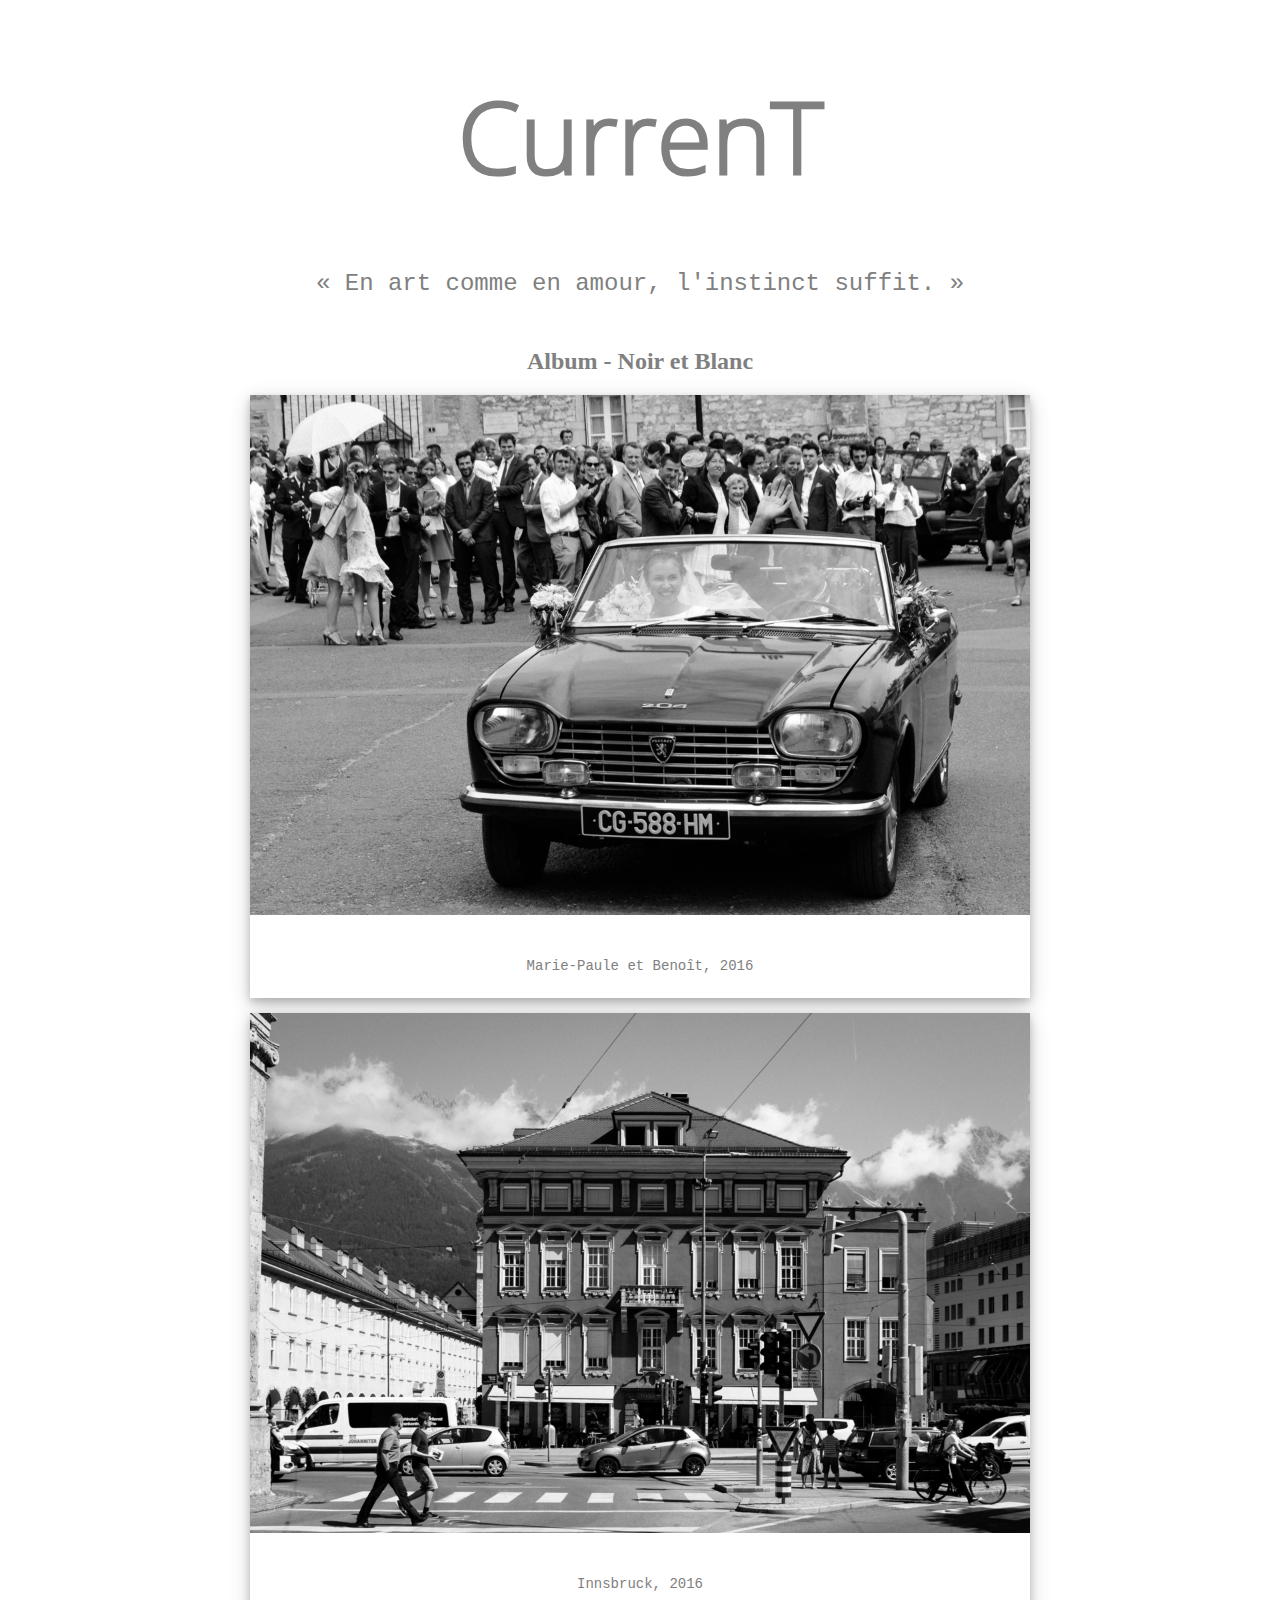
==== index.html @ 4ce8d432 "Update index.html" ====
<!DOCTYPE html>
<html>
    <head>
        <meta charset="utf-8" />
        <link rel="stylesheet" href="style.css" />
        <title>CurrenT</title>
    </head>

    <body>
		
		<h1>CurrenT</h1>
		
		<p class="citation"> « En art comme en amour, l'instinct suffit. » </p>
		
		<h2><br />Album - Noir et Blanc<br /></h2>

		<div class="polaroid">
			<img src="Mariage - 4 - Resized.jpg" alt="Mariage" style="width:100%">
			<div class="container">
				<p>Marie-Paule et Benoît, 2016</p>
			</div>
		</div>
		
		
		<div class="polaroid">			
			<img src="Innsbruck - 5 - Resized.jpg" alt="Innsbruck" style="width:100%">
			<div class="container">
				<p>Innsbruck, 2016</p>
			</div>
        </div>
    </body>
</html>
---- style.css ----
@font-face {
	font-family: 'OpenSans-Light';
	src: url('OpenSans-Light.ttf');
}

body
{
	background-color: white;
	color: grey;
	text-align: center;
}
.imageflottante
{
    float: left;
}

.under
{
	clear: both;
}

p
{
	font-size: 14px;
	font-family: Courier New, Impact, Arial, sans-serif; /*Indiquer 3 ou 4 polices + sans-serif pour s'assurer que la police fonctionne sur tous les navigateurs*/
}

p.citation
{
	font-size: 24px;
}
h1
{
	font-size: 100px;
	font-family: 'OpenSans-Light';
}

h3
{
	font-size: 18px;
	font-family: Courier New, Impact, Arial, sans-serif;
}

/*https://www.w3schools.com/css/css3_shadows.asp*/

div
{
	margin: 15px;
}
div.polaroid 
{
	width: 780px;
	display: block;
	margin-left: auto;
	margin-right: auto; 
	box-shadow: 0 4px 8px 0 rgba(0, 0, 0, 0.2), 0 6px 20px 0 rgba(0, 0, 0, 0.19);
}

.polaroid img
{
	max-width: 100%;
  
	-moz-transition: all 0.3s;
	-webkit-transition: all 0.3s;
	transition: all 0.3s;
}
.polaroid:hover img
{
	-moz-transform: scale(1.1);
	-webkit-transform: scale(1.1);
	transform: scale(1.1);
}

div.container 
{
  padding: 10px;
}

/*Plus d'info sur les sélecteurs: https://www.w3.org/Style/css3-selectors-updates/WD-css3-selectors-20010126.fr.html#selectors */
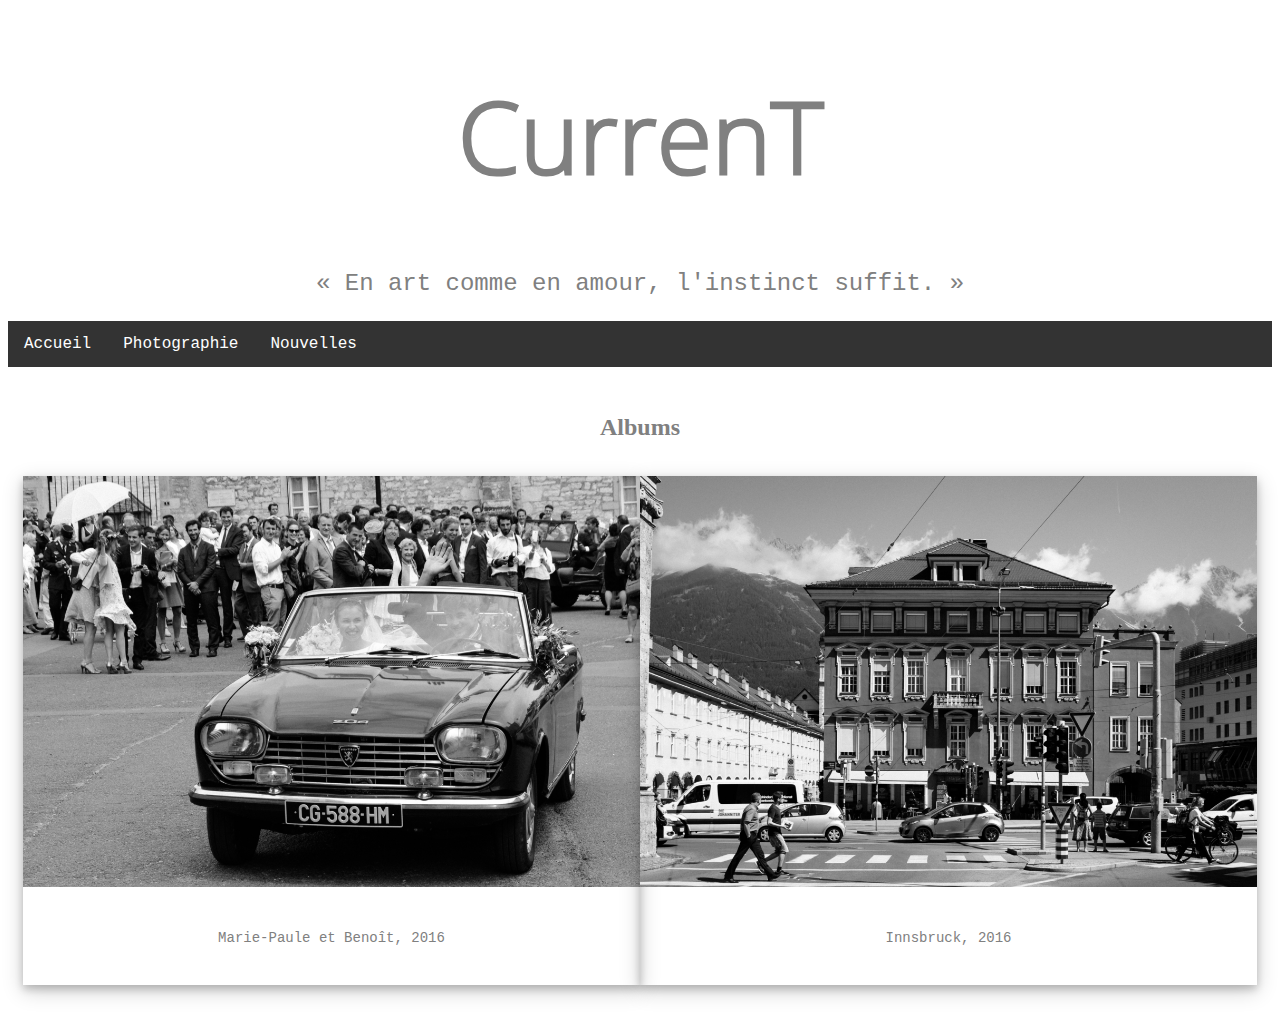
==== commit fbe80e9a: "Add files via upload" ====
--- a/index.html
+++ b/index.html
@@ -12,21 +12,32 @@
 		
 		<p class="citation"> « En art comme en amour, l'instinct suffit. » </p>
 		
-		<h2><br />Album - Noir et Blanc<br /></h2>
+		<nav>
+			<ul>
+				<li><a href="index.html">Accueil</a></li>
+				<li><a href="photographie.html">Photographie</a></li>
+				<li><a href="nouvelles.html">Nouvelles</a></li>
+			</ul>
+		</nav>
+		
+		<h2><br />Albums<br /></h2>
 
-		<div class="polaroid">
-			<img src="Mariage - 4 - Resized.jpg" alt="Mariage" style="width:100%">
-			<div class="container">
-				<p>Marie-Paule et Benoît, 2016</p>
+		<div class="block">
+			<div class="polaroid">
+				<a href="mariage.html"><img src="Mariage - 4 - Resized.jpg" alt="Mariage" style="width:100%"></a>
+				<div class="container">
+					<p>Marie-Paule et Benoît, 2016</p>
+				</div>
 			</div>
+			
+			<div class="polaroid">
+				<a href="innsbruck.html"><img src="Innsbruck - 5 - Resized.jpg" alt="Innsbruck" style="width:100%"></a>
+				<div class="container">
+					<p>Innsbruck, 2016</p>
+				</div>
+			</div>
+			
 		</div>
-		
-		
-		<div class="polaroid">			
-			<img src="Innsbruck - 5 - Resized.jpg" alt="Innsbruck" style="width:100%">
-			<div class="container">
-				<p>Innsbruck, 2016</p>
-			</div>
-        </div>
+
     </body>
-</html>
+</html>--- a/style.css
+++ b/style.css
@@ -3,77 +3,84 @@
 	src: url('OpenSans-Light.ttf');
 }
 
-body
-{
+body{
 	background-color: white;
 	color: grey;
 	text-align: center;
 }
-.imageflottante
-{
-    float: left;
+
+ul {
+	list-style-type: none;
+	margin: 0;
+	padding: 0;
+	overflow: hidden;
+	background-color: #333;
 }
 
-.under
-{
-	clear: both;
+li {
+	float: left;
+	font-family: Courier New;
 }
 
-p
-{
+ul li a {
+	display: block;
+	color: white;
+	text-align: center;
+	padding: 14px 16px;
+	text-decoration: none;
+}
+
+li a:hover {
+	background-color: #111;
+}
+p {
 	font-size: 14px;
 	font-family: Courier New, Impact, Arial, sans-serif; /*Indiquer 3 ou 4 polices + sans-serif pour s'assurer que la police fonctionne sur tous les navigateurs*/
 }
 
-p.citation
-{
+p.citation {
 	font-size: 24px;
 }
-h1
-{
+h1 {
 	font-size: 100px;
 	font-family: 'OpenSans-Light';
 }
 
-h3
-{
+h3 {
 	font-size: 18px;
 	font-family: Courier New, Impact, Arial, sans-serif;
 }
 
-/*https://www.w3schools.com/css/css3_shadows.asp*/
-
-div
-{
+div.block {
+	display: flex;
+}
+div {
 	margin: 15px;
 }
-div.polaroid 
-{
+div.polaroid {
 	width: 780px;
 	display: block;
+	margin-top: 15px;
 	margin-left: auto;
 	margin-right: auto; 
 	box-shadow: 0 4px 8px 0 rgba(0, 0, 0, 0.2), 0 6px 20px 0 rgba(0, 0, 0, 0.19);
 }
 
-.polaroid img
-{
+.polaroid img {
 	max-width: 100%;
   
 	-moz-transition: all 0.3s;
 	-webkit-transition: all 0.3s;
 	transition: all 0.3s;
 }
-.polaroid:hover img
-{
+.polaroid:hover img {
 	-moz-transform: scale(1.1);
 	-webkit-transform: scale(1.1);
 	transform: scale(1.1);
 }
 
-div.container 
-{
+div.container {
   padding: 10px;
 }
 
-/*Plus d'info sur les sélecteurs: https://www.w3.org/Style/css3-selectors-updates/WD-css3-selectors-20010126.fr.html#selectors */
+/*Plus d'info sur les sélecteurs: https://www.w3.org/Style/css3-selectors-updates/WD-css3-selectors-20010126.fr.html#selectors */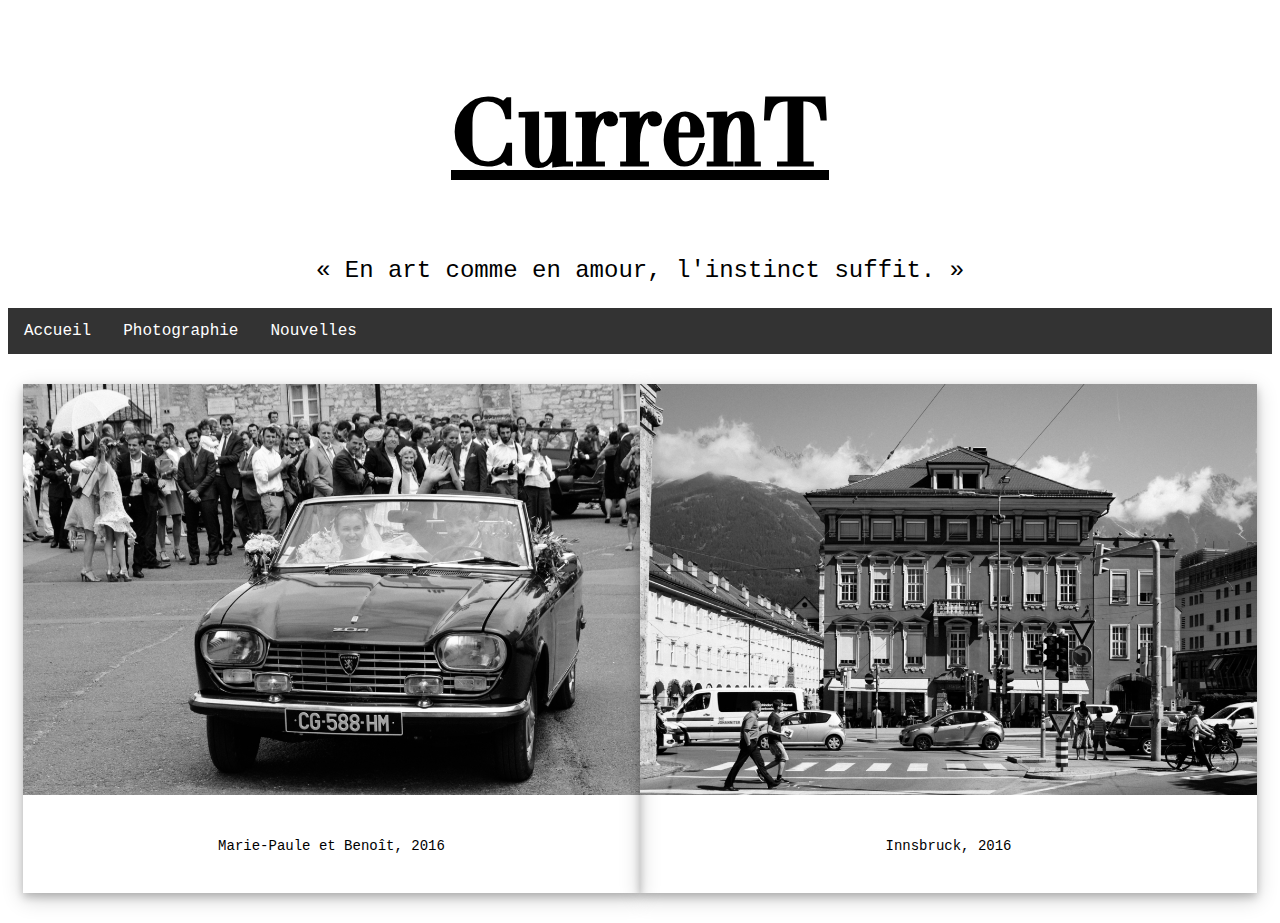
==== commit 4694adaa: "Add files via upload" ====
--- a/index.html
+++ b/index.html
@@ -19,8 +19,6 @@
 				<li><a href="nouvelles.html">Nouvelles</a></li>
 			</ul>
 		</nav>
-		
-		<h2><br />Albums<br /></h2>
 
 		<div class="block">
 			<div class="polaroid">
--- a/style.css
+++ b/style.css
@@ -1,11 +1,11 @@
 @font-face {
-	font-family: 'OpenSans-Light';
-	src: url('OpenSans-Light.ttf');
+	font-family: 'BodoniXT';
+	src: url('BodoniXT.ttf');
 }
 
 body{
 	background-color: white;
-	color: grey;
+	color: black;
 	text-align: center;
 }
 
@@ -41,9 +41,11 @@
 p.citation {
 	font-size: 24px;
 }
+
 h1 {
 	font-size: 100px;
-	font-family: 'OpenSans-Light';
+	font-family: 'BodoniXT';
+	text-decoration: underline;
 }
 
 h3 {
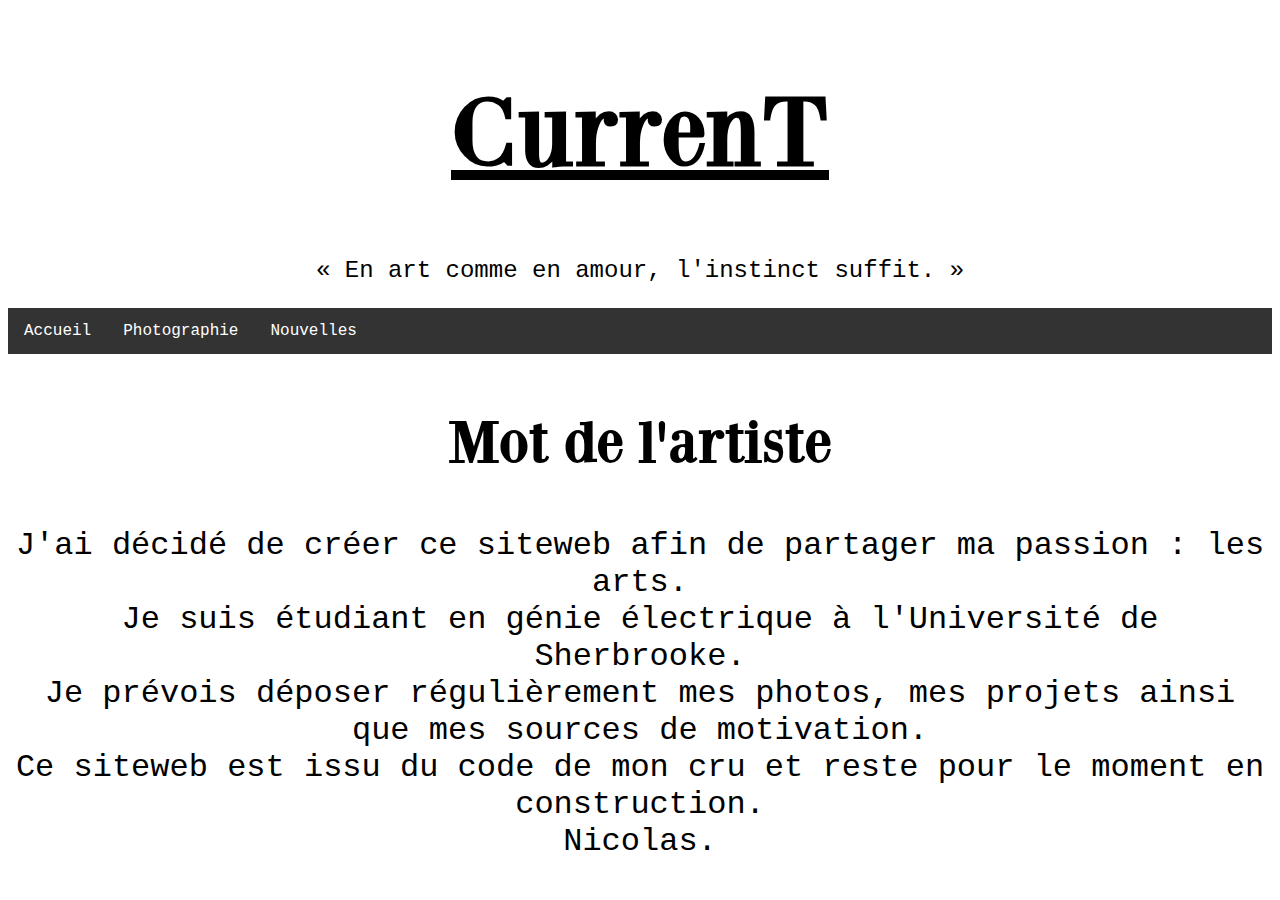
==== commit 0762173e: "Add files via upload" ====
--- a/index.html
+++ b/index.html
@@ -8,7 +8,7 @@
 
     <body>
 		
-		<h1>CurrenT</h1>
+		<h1><u>CurrenT</u></h1>
 		
 		<p class="citation"> « En art comme en amour, l'instinct suffit. » </p>
 		
@@ -19,23 +19,12 @@
 				<li><a href="nouvelles.html">Nouvelles</a></li>
 			</ul>
 		</nav>
-
-		<div class="block">
-			<div class="polaroid">
-				<a href="mariage.html"><img src="Mariage - 4 - Resized.jpg" alt="Mariage" style="width:100%"></a>
-				<div class="container">
-					<p>Marie-Paule et Benoît, 2016</p>
-				</div>
-			</div>
-			
-			<div class="polaroid">
-				<a href="innsbruck.html"><img src="Innsbruck - 5 - Resized.jpg" alt="Innsbruck" style="width:100%"></a>
-				<div class="container">
-					<p>Innsbruck, 2016</p>
-				</div>
-			</div>
-			
-		</div>
-
+		
+		<h2>Mot de l'artiste</h2>
+		<p class="intro"> J'ai décidé de créer ce siteweb afin de partager ma passion : les arts.<br> 
+			Je suis étudiant en génie électrique à l'Université de Sherbrooke.<br>
+			Je prévois déposer régulièrement mes photos, mes projets ainsi que mes sources de motivation.<br>
+			Ce siteweb est issu du code de mon cru et reste pour le moment en construction.<br>
+			Nicolas.</p>
     </body>
 </html>--- a/style.css
+++ b/style.css
@@ -42,10 +42,17 @@
 	font-size: 24px;
 }
 
+p.intro {
+	font-size: 32px
+}
 h1 {
 	font-size: 100px;
 	font-family: 'BodoniXT';
-	text-decoration: underline;
+}
+
+h2 {
+	font-size: 60px;
+	font-family: 'BodoniXT';
 }
 
 h3 {
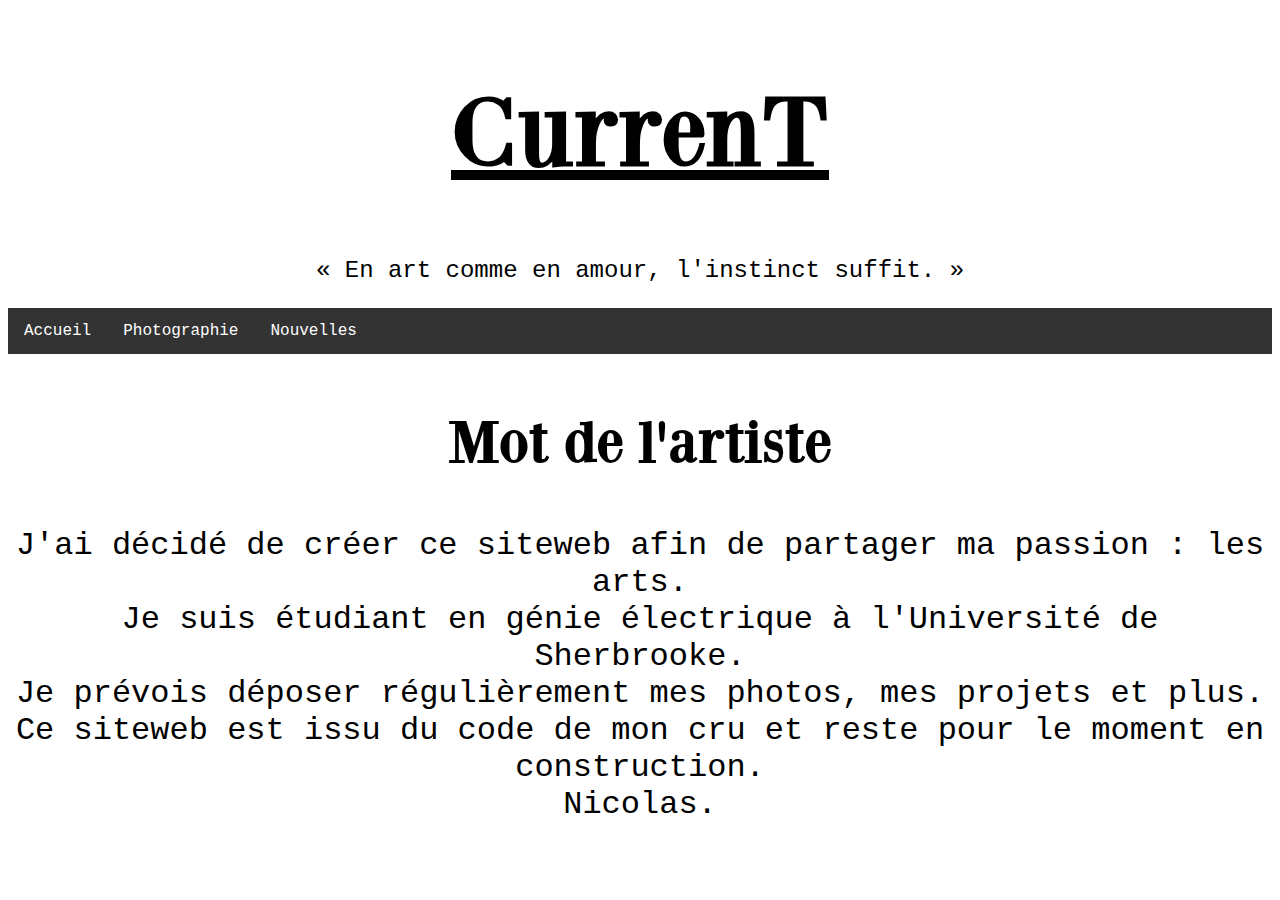
==== commit 6c8455ef: "Update index.html" ====
--- a/index.html
+++ b/index.html
@@ -23,8 +23,8 @@
 		<h2>Mot de l'artiste</h2>
 		<p class="intro"> J'ai décidé de créer ce siteweb afin de partager ma passion : les arts.<br> 
 			Je suis étudiant en génie électrique à l'Université de Sherbrooke.<br>
-			Je prévois déposer régulièrement mes photos, mes projets ainsi que mes sources de motivation.<br>
+			Je prévois déposer régulièrement mes photos, mes projets et plus.<br>
 			Ce siteweb est issu du code de mon cru et reste pour le moment en construction.<br>
 			Nicolas.</p>
     </body>
-</html>+</html>
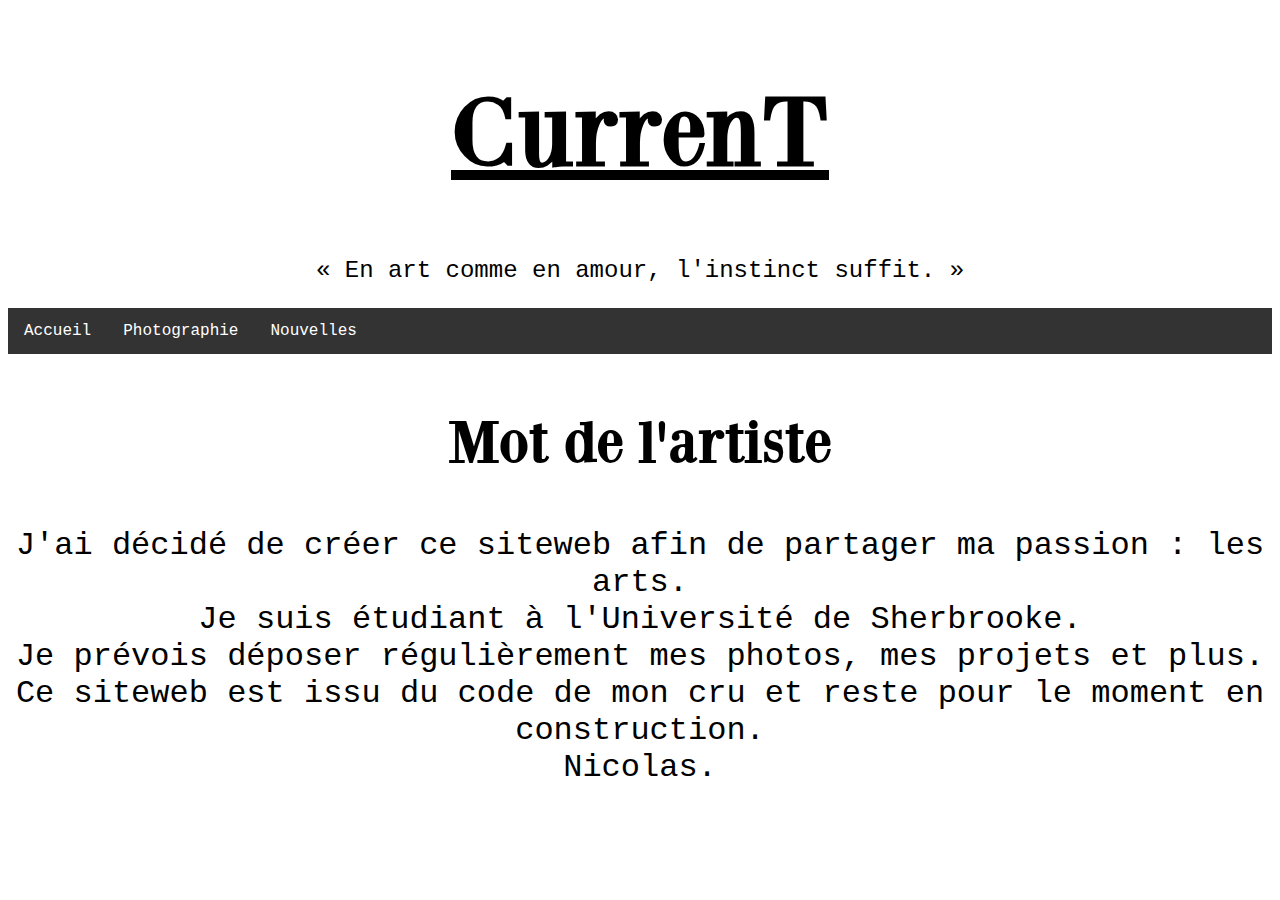
==== commit c2e2ec71: "Update index.html" ====
--- a/index.html
+++ b/index.html
@@ -22,7 +22,7 @@
 		
 		<h2>Mot de l'artiste</h2>
 		<p class="intro"> J'ai décidé de créer ce siteweb afin de partager ma passion : les arts.<br> 
-			Je suis étudiant en génie électrique à l'Université de Sherbrooke.<br>
+			Je suis étudiant à l'Université de Sherbrooke.<br>
 			Je prévois déposer régulièrement mes photos, mes projets et plus.<br>
 			Ce siteweb est issu du code de mon cru et reste pour le moment en construction.<br>
 			Nicolas.</p>
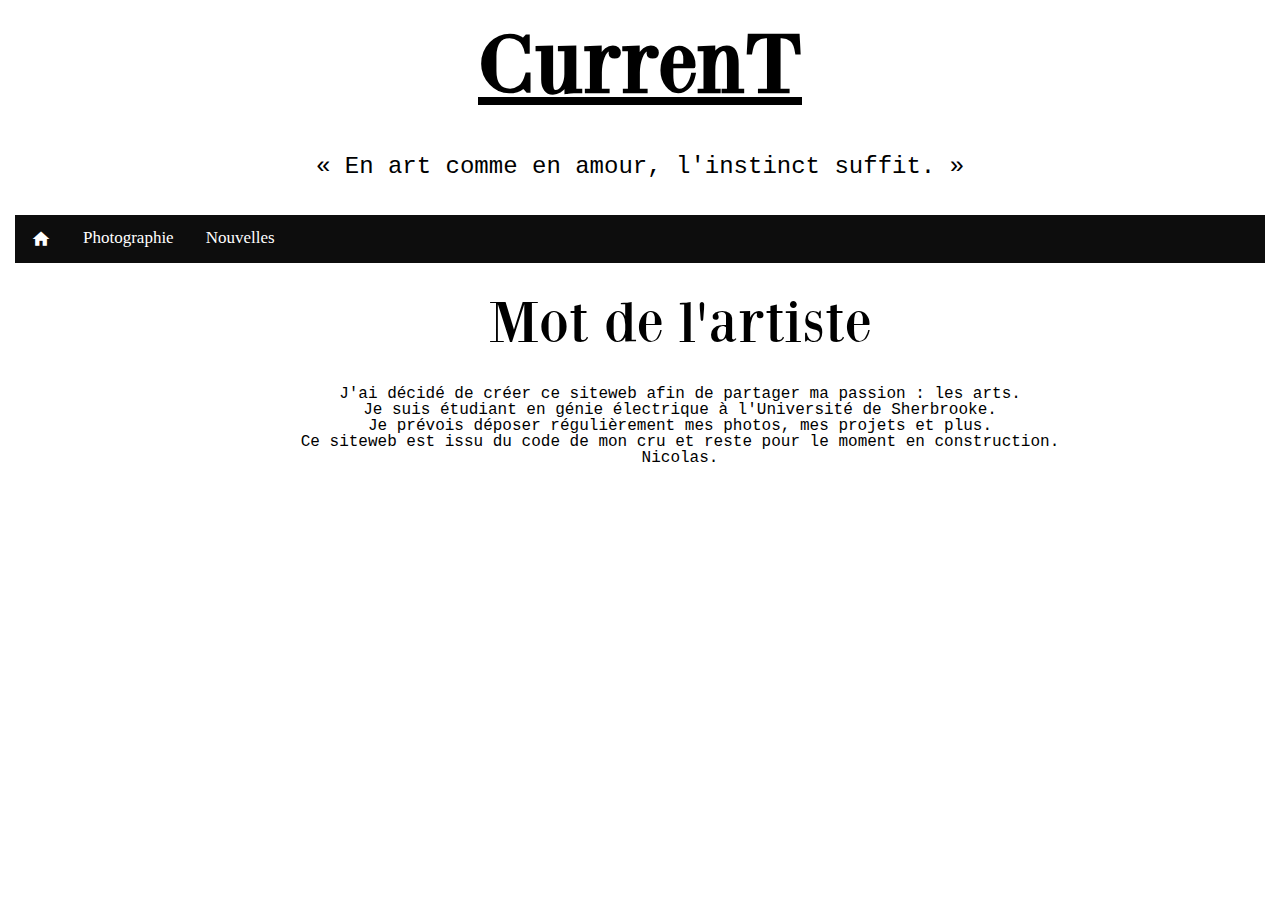
==== commit 06e1b5eb: "Add files via upload" ====
--- a/index.html
+++ b/index.html
@@ -3,28 +3,42 @@
     <head>
         <meta charset="utf-8" />
         <link rel="stylesheet" href="style.css" />
+		<link rel="stylesheet" href="https://fonts.googleapis.com/icon?family=Material+Icons" />
+		<link rel="stylesheet" href="font-awesome/css/font-awesome.min.css" />
         <title>CurrenT</title>
     </head>
 
-    <body>
+<body>
+	<h1><u>CurrenT</u></h1>
 		
-		<h1><u>CurrenT</u></h1>
+	<p class="citation"> « En art comme en amour, l'instinct suffit. » </p>
 		
-		<p class="citation"> « En art comme en amour, l'instinct suffit. » </p>
+	<div class="topnav" id="myTopnav">
+			<a class="material-icons" href="index.html" style="font-size:20px;">home</a>
+			
+			<a href="photographie.html">Photographie</a>
+			<a href="nouvelles.html">Nouvelles</a>
+			<a href="https://www.instagram.com/nicognd/"><i class="fa fa-instagram fa-lg" aria-hidden="true"></i></a>
+			
+			<a href="javascript:void(0);" style="font-size:15px;" class="icon" onclick="myFunction()">&#9776;</a>
+	</div>
 		
-		<nav>
-			<ul>
-				<li><a href="index.html">Accueil</a></li>
-				<li><a href="photographie.html">Photographie</a></li>
-				<li><a href="nouvelles.html">Nouvelles</a></li>
-			</ul>
-		</nav>
-		
+	<div class="wrapper">	
 		<h2>Mot de l'artiste</h2>
 		<p class="intro"> J'ai décidé de créer ce siteweb afin de partager ma passion : les arts.<br> 
-			Je suis étudiant à l'Université de Sherbrooke.<br>
+			Je suis étudiant en génie électrique à l'Université de Sherbrooke.<br>
 			Je prévois déposer régulièrement mes photos, mes projets et plus.<br>
-			Ce siteweb est issu du code de mon cru et reste pour le moment en construction.<br>
-			Nicolas.</p>
-    </body>
-</html>
+			Ce siteweb est issu du code de mon cru et reste pour le moment en construction.<br>Nicolas.</p>
+	</div>	
+	<script>
+		function myFunction() {
+			var x = document.getElementById("myTopnav");
+			if (x.className === "topnav") {
+				x.className += " responsive"; <!-- Espace devant responsive est important -->
+			} else {
+				x.className = "topnav";
+			}
+		}
+	</script>
+</body>
+</html>--- a/style.css
+++ b/style.css
@@ -1,38 +1,102 @@
+/* http://meyerweb.com/eric/tools/css/reset/
+   v2.0b1 | 201101
+   NOTE: WORK IN PROGRESS
+   USE WITH CAUTION AND TEST WITH ABANDON */
+ 
+html, body, div, span, applet, object, iframe,
+h1, h2, h3, h4, h5, h6, p, blockquote, pre,
+a, abbr, acronym, address, big, cite, code,
+del, dfn, em, img, ins, kbd, q, s, samp,
+small, strike, strong, sub, sup, tt, var,
+b, u, i, center,
+dl, dt, dd, ol, ul, li,
+fieldset, form, label, legend,
+table, caption, tbody, tfoot, thead, tr, th, td,
+article, aside, canvas, details, figcaption, figure,
+footer, header, hgroup, menu, nav, section, summary,
+time, mark, audio, video {
+    margin: 0;
+    padding: 0;
+    border: 0;
+    outline: 0;
+    font-size: 100%;
+    font: inherit;
+    vertical-align: baseline;
+}
+/* HTML5 display-role reset for older browsers */
+article, aside, details, figcaption, figure,
+footer, header, hgroup, menu, nav, section {
+    display: block;
+}
+
+body {
+    line-height: 1;
+}
+
+ol, ul {
+    list-style: none;
+}
+
+blockquote, q {
+    quotes: none;
+}
+
+blockquote:before, blockquote:after,
+q:before, q:after {
+    content: '';
+    content: none;
+}
+ 
+/* remember to highlight inserts somehow! */
+ins {
+    text-decoration: none;
+}
+del {
+    text-decoration: line-through;
+}
+ 
+table {
+    border-collapse: collapse;
+    border-spacing: 0;
+}
+/*---------------------------------------------------------------------------------------------*/
+/*début style*/
+ 
+* {
+    box-sizing: border-box;
+}
+
+p,
+ul {
+    margin: 0 0 1.5em;
+}
+
+a {
+	text-decoration: none;
+}
+
+a:link{
+	color: black;
+}
+
+a:visited{
+	color:black;
+}
+
 @font-face {
 	font-family: 'BodoniXT';
 	src: url('BodoniXT.ttf');
 }
 
+img {
+	width: 100%;
+	height: auto;
+}
 body{
-	background-color: white;
 	color: black;
 	text-align: center;
 }
 
-ul {
-	list-style-type: none;
-	margin: 0;
-	padding: 0;
-	overflow: hidden;
-	background-color: #333;
-}
-
-li {
-	float: left;
-	font-family: Courier New;
-}
-
-ul li a {
-	display: block;
-	color: white;
-	text-align: center;
-	padding: 14px 16px;
-	text-decoration: none;
-}
-
-li a:hover {
-	background-color: #111;
-}
 p {
 	font-size: 14px;
 	font-family: Courier New, Impact, Arial, sans-serif; /*Indiquer 3 ou 4 polices + sans-serif pour s'assurer que la police fonctionne sur tous les navigateurs*/
@@ -43,16 +107,23 @@
 }
 
 p.intro {
-	font-size: 32px
+	font-size: 16px
 }
 h1 {
-	font-size: 100px;
+	font-size: 86px;
 	font-family: 'BodoniXT';
+	line-height: 1.4em;
+    margin: 0 0 .4em;
+    font-weight: bold;
+	text-align: center;
+	width: 100%;
 }
 
 h2 {
 	font-size: 60px;
 	font-family: 'BodoniXT';
+	line-height: 1.4em;
+    margin: 0 0 .4em;
 }
 
 h3 {
@@ -60,12 +131,16 @@
 	font-family: Courier New, Impact, Arial, sans-serif;
 }
 
+.fa fa-instagram fa-lg {
+	float:right;
+}
 div.block {
 	display: flex;
 }
 div {
 	margin: 15px;
 }
+
 div.polaroid {
 	width: 780px;
 	display: block;
@@ -82,14 +157,75 @@
 	-webkit-transition: all 0.3s;
 	transition: all 0.3s;
 }
-.polaroid:hover img {
+/*.polaroid:hover img {
 	-moz-transform: scale(1.1);
 	-webkit-transform: scale(1.1);
 	transform: scale(1.1);
-}
+}*/
 
 div.container {
-  padding: 10px;
-}
-
+  padding: 5px;
+}
+
+.wrapper {
+}
+/*menu*/
+
+.topnav {
+  overflow: hidden;
+  background-color: black;
+  position: sticky;
+  top: 0;
+  opacity: 0.95;
+  
+}
+
+.topnav a {
+  float: left;
+  display: block;
+  color: white;
+  text-align: center;
+  padding: 14px 16px;
+  text-decoration: none;
+  font-size: 17px;
+}
+
+.topnav a:hover {
+  background-color: #ddd;
+  color: black;
+}
+
+.topnav .icon {
+  display: none;
+}
+
+/*Responsive*/
+@media screen and (max-width: 1024px) {
+  .topnav a:not(:first-child) {display: none;}
+  .topnav a.icon {
+    float: right;
+    display: block;
+  }
+}
+
+@media screen and (max-width: 1024px) {
+  .topnav.responsive {position: sticky; top: 0;width: 100%}
+  .topnav.responsive .icon {
+    position: absolute;
+    right: 0;
+    top: 0;
+  }
+  .topnav.responsive a {
+    float: none;
+    display: block;
+    text-align: left;
+  }
+}
+
+@media only screen and (min-width: 1024px) {
+    .wrapper {        
+        width: 1360px;
+        margin: auto;
+    }
+}
 /*Plus d'info sur les sélecteurs: https://www.w3.org/Style/css3-selectors-updates/WD-css3-selectors-20010126.fr.html#selectors */